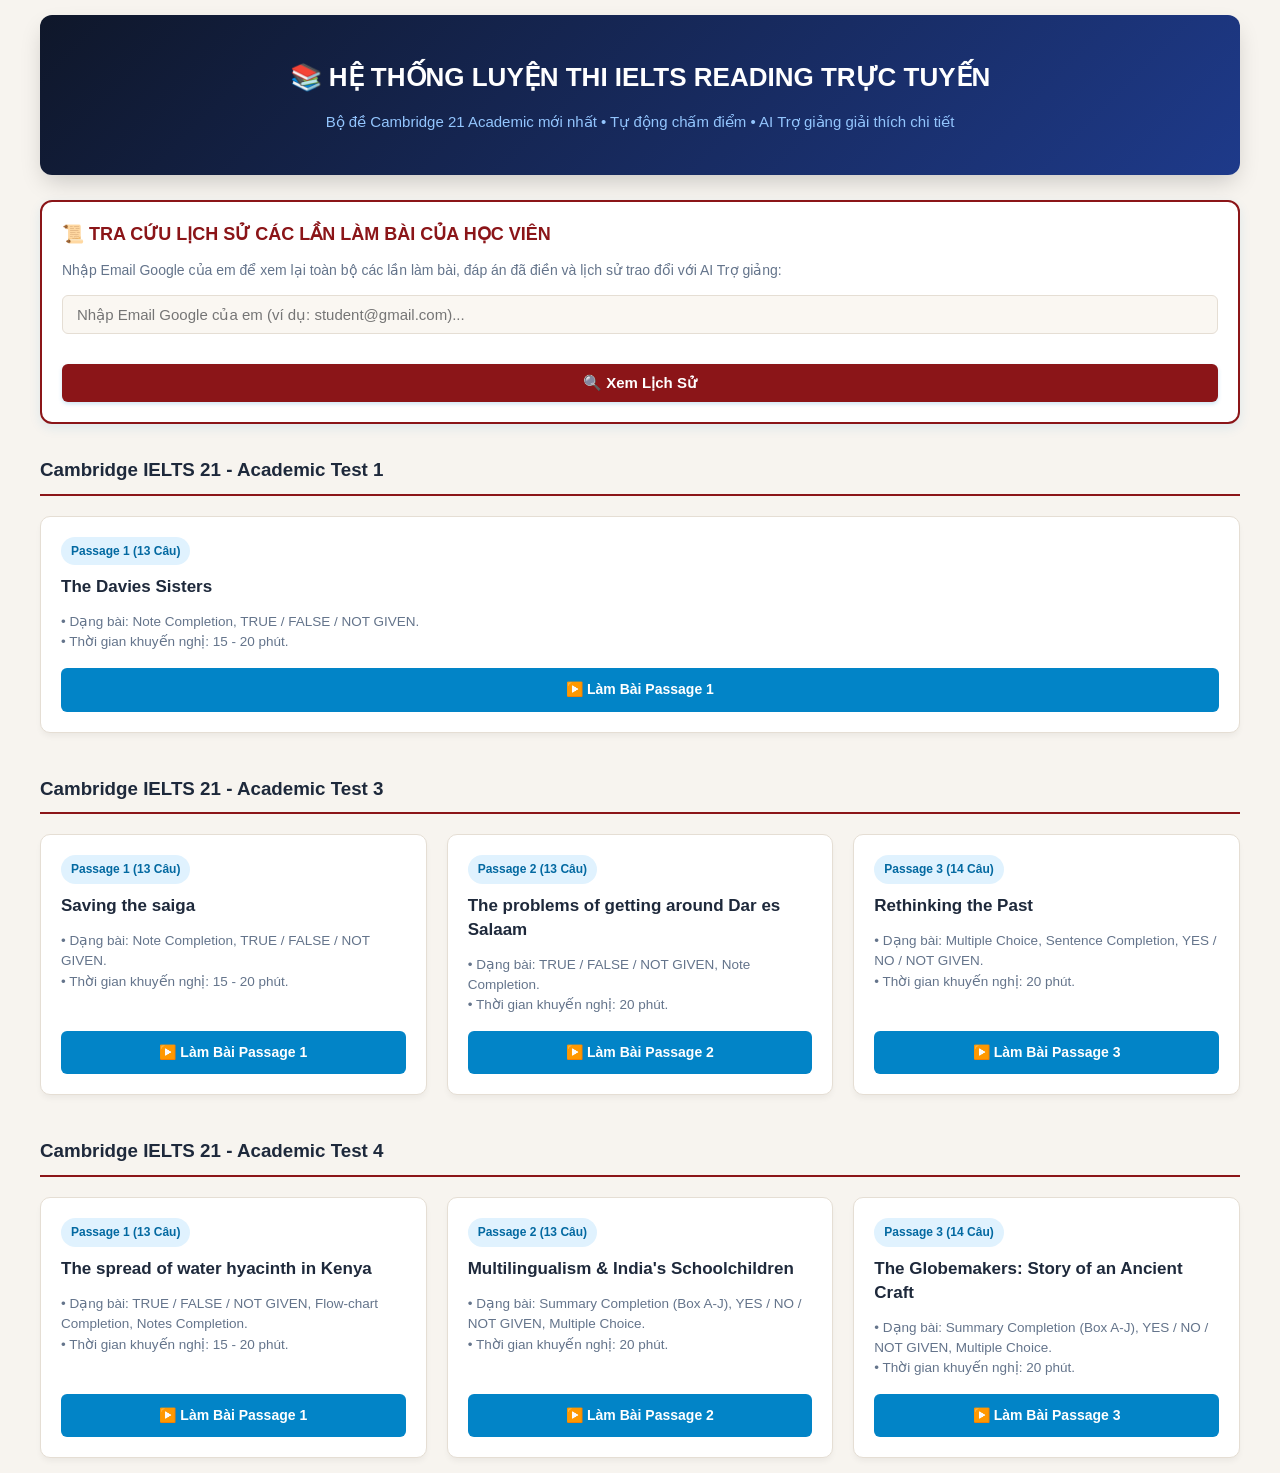
==== index.html @ 6e392185 "Update index.html" ====
<!DOCTYPE html>
<html lang="vi">
<head>
  <meta charset="UTF-8">
  <meta name="viewport" content="width=device-width, initial-scale=1.0">
  <title>Cổng Luyện Thi IELTS Reading - Full Practice Tests</title>
  <link rel="stylesheet" href="ielts-core.css">
  <style>
    .portal-hero {
      background: linear-gradient(135deg, #0f172a 0%, #1e3a8a 100%);
      color: white;
      padding: 40px 20px;
      text-align: center;
      border-radius: 12px;
      margin-bottom: 25px;
      box-shadow: 0 10px 25px -5px rgba(0,0,0,0.2);
    }
    .portal-hero h1 { margin: 0 0 10px 0; font-size: 26px; }
    .portal-hero p { margin: 0; color: #93c5fd; font-size: 15px; }

    .history-lookup-box {
      background: var(--bg-card);
      border: 2px solid var(--primary-blue);
      padding: 20px;
      border-radius: 12px;
      margin-bottom: 30px;
      box-shadow: 0 4px 12px rgba(2, 132, 199, 0.1);
    }
    .history-lookup-box h3 {
      margin: 0 0 12px 0;
      color: var(--primary-blue);
      font-size: 18px;
      display: flex;
      align-items: center;
      gap: 8px;
    }
    .lookup-input-group {
      display: flex;
      gap: 10px;
      flex-wrap: wrap;
    }
    .lookup-input-group input {
      flex: 1;
      min-width: 250px;
      padding: 10px 14px;
      font-size: 15px;
      border: 1.5px solid var(--border-color);
      border-radius: 6px;
      background: var(--bg-subcard);
      color: var(--text-main);
      outline: none;
    }
    .btn-lookup {
      background: var(--primary-blue);
      color: white;
      border: none;
      padding: 10px 20px;
      font-size: 15px;
      font-weight: 700;
      border-radius: 6px;
      cursor: pointer;
      white-space: nowrap;
    }
    .btn-lookup:hover { background: #0369a1; }

    .history-results-list {
      margin-top: 16px;
      display: flex;
      flex-direction: column;
      gap: 10px;
    }
    .history-card {
      background: var(--bg-subcard);
      border: 1px solid var(--border-color);
      padding: 14px 18px;
      border-radius: 8px;
      display: flex;
      justify-content: space-between;
      align-items: center;
      flex-wrap: wrap;
      gap: 12px;
    }
    .history-card-info h4 { margin: 0 0 4px 0; font-size: 16px; color: var(--text-main); }
    .history-card-info p { margin: 0; font-size: 13px; color: var(--text-muted); }
    .history-card-score {
      display: flex;
      align-items: center;
      gap: 12px;
    }
    .score-pill {
      background: #16a34a;
      color: white;
      padding: 4px 12px;
      border-radius: 20px;
      font-weight: 700;
      font-size: 14px;
    }
    .btn-review {
      background: #0284c7;
      color: white;
      text-decoration: none;
      padding: 6px 14px;
      border-radius: 6px;
      font-size: 13.5px;
      font-weight: 600;
      transition: background 0.2s;
    }
    .btn-review:hover { background: #0369a1; }

    .test-grid {
      display: grid;
      grid-template-columns: repeat(auto-fit, minmax(320px, 1fr));
      gap: 20px;
      max-width: 1200px;
      margin: auto;
    }
    .test-card {
      background: var(--bg-card);
      border-radius: 10px;
      padding: 20px;
      box-shadow: 0 4px 6px -1px rgba(0,0,0,0.05);
      border: 1px solid var(--border-color);
      transition: transform 0.2s, box-shadow 0.2s;
      display: flex;
      flex-direction: column;
      justify-content: space-between;
    }
    .test-card:hover {
      transform: translateY(-3px);
      box-shadow: 0 10px 15px -3px rgba(0,0,0,0.1);
      border-color: #0284c7;
    }
    .badge {
      display: inline-block;
      padding: 4px 10px;
      background: #e0f2fe;
      color: #0369a1;
      font-size: 12px;
      font-weight: bold;
      border-radius: 20px;
      margin-bottom: 10px;
    }
    .test-card h3 { margin: 0 0 10px 0; font-size: 17px; color: var(--text-main); }
    .test-card p { font-size: 13.5px; color: var(--text-muted); line-height: 1.5; margin-bottom: 15px; }
    .btn-start-test {
      display: block;
      text-align: center;
      background: #0284c7;
      color: white;
      padding: 10px 15px;
      text-decoration: none;
      border-radius: 6px;
      font-weight: 600;
      font-size: 14px;
      transition: background 0.2s;
    }
    .btn-start-test:hover { background: #0369a1; }
  </style>
</head>
<body>

<div style="max-width: 1200px; margin: auto;">
  <div class="portal-hero">
    <h1>📚 HỆ THỐNG LUYỆN THI IELTS READING TRỰC TUYẾN</h1>
    <p>Bộ đề Cambridge 21 Academic mới nhất • Tự động chấm điểm • AI Trợ giảng giải thích chi tiết</p>
  </div>

  <!-- KHU VỰC TRA CỨU LỊCH SỬ BÀI LÀM THEO EMAIL -->
  <div class="history-lookup-box">
    <h3>📜 TRA CỨU LỊCH SỬ CÁC LẦN LÀM BÀI CỦA HỌC VIÊN</h3>
    <p style="margin: 0 0 12px 0; font-size: 14px; color: var(--text-muted);">Nhập Email Google của em để xem lại toàn bộ các lần làm bài, đáp án đã điền và lịch sử trao đổi với AI Trợ giảng:</p>
    <div class="lookup-input-group">
      <input type="email" id="lookupEmailInput" placeholder="Nhập Email Google của em (ví dụ: student@gmail.com)...">
      <button class="btn-lookup" onclick="lookupHistory()">🔍 Xem Lịch Sử</button>
    </div>
    <div class="history-results-list" id="historyResultsList" style="display: none;"></div>
  </div>

  <!-- CAMBRIDGE 21 - TEST 1 -->
  <h2 style="margin-bottom: 20px;">Cambridge IELTS 21 - Academic Test 1</h2>

  <div class="test-grid" style="margin-bottom: 40px;">
    <!-- Card Passage 1 -->
    <div class="test-card">
      <div>
        <span class="badge">Passage 1 (13 Câu)</span>
        <h3>The Davies Sisters</h3>
        <p>• Dạng bài: Note Completion, TRUE / FALSE / NOT GIVEN.<br>• Thời gian khuyến nghị: 15 - 20 phút.</p>
      </div>
      <a href="cam21-test1-p1.html" class="btn-start-test">▶️ Làm Bài Passage 1</a>
    </div>
  </div>

  <!-- CAMBRIDGE 21 - TEST 3 -->
  <h2 style="margin-bottom: 20px;">Cambridge IELTS 21 - Academic Test 3</h2>

  <div class="test-grid" style="margin-bottom: 40px;">
    <!-- Card Passage 1 -->
    <div class="test-card">
      <div>
        <span class="badge">Passage 1 (13 Câu)</span>
        <h3>Saving the saiga</h3>
        <p>• Dạng bài: Note Completion, TRUE / FALSE / NOT GIVEN.<br>• Thời gian khuyến nghị: 15 - 20 phút.</p>
      </div>
      <a href="cam21-test3-p1.html" class="btn-start-test">▶️ Làm Bài Passage 1</a>
    </div>

    <!-- Card Passage 2 -->
    <div class="test-card">
      <div>
        <span class="badge">Passage 2 (13 Câu)</span>
        <h3>The problems of getting around Dar es Salaam</h3>
        <p>• Dạng bài: TRUE / FALSE / NOT GIVEN, Note Completion.<br>• Thời gian khuyến nghị: 20 phút.</p>
      </div>
      <a href="cam21-test3-p2.html" class="btn-start-test">▶️ Làm Bài Passage 2</a>
    </div>

    <!-- Card Passage 3 -->
    <div class="test-card">
      <div>
        <span class="badge">Passage 3 (14 Câu)</span>
        <h3>Rethinking the Past</h3>
        <p>• Dạng bài: Multiple Choice, Sentence Completion, YES / NO / NOT GIVEN.<br>• Thời gian khuyến nghị: 20 phút.</p>
      </div>
      <a href="cam21-test3-p3.html" class="btn-start-test">▶️ Làm Bài Passage 3</a>
    </div>
  </div>
  
  <!-- CAMBRIDGE 21 - TEST 4 -->
  <h2 style="margin-bottom: 20px;">Cambridge IELTS 21 - Academic Test 4</h2>

  <div class="test-grid">
    <!-- Card Passage 1 -->
    <div class="test-card">
      <div>
        <span class="badge">Passage 1 (13 Câu)</span>
        <h3>The spread of water hyacinth in Kenya</h3>
        <p>• Dạng bài: TRUE / FALSE / NOT GIVEN, Flow-chart Completion, Notes Completion.<br>• Thời gian khuyến nghị: 15 - 20 phút.</p>
      </div>
      <a href="cam21-test4-p1.html" class="btn-start-test">▶️ Làm Bài Passage 1</a>
    </div>

    <!-- Card Passage 2 -->
    <div class="test-card">
      <div>
        <span class="badge">Passage 2 (13 Câu)</span>
        <h3>Multilingualism & India's Schoolchildren</h3>
        <p>• Dạng bài: Summary Completion (Box A-J), YES / NO / NOT GIVEN, Multiple Choice.<br>• Thời gian khuyến nghị: 20 phút.</p>
      </div>
      <a href="cam21-test4-p2.html" class="btn-start-test">▶️ Làm Bài Passage 2</a>
    </div>

    <!-- Card Passage 3 -->
    <div class="test-card">
      <div>
        <span class="badge">Passage 3 (14 Câu)</span>
        <h3>The Globemakers: Story of an Ancient Craft</h3>
        <p>• Dạng bài: Summary Completion (Box A-J), YES / NO / NOT GIVEN, Multiple Choice.<br>• Thời gian khuyến nghị: 20 phút.</p>
      </div>
      <a href="cam21-test4-p3.html" class="btn-start-test">▶️ Làm Bài Passage 3</a>
    </div>
  </div>
</div>

<script src="ielts-core.js"></script>
<script>
  function lookupHistory() {
    const emailInput = document.getElementById('lookupEmailInput');
    const resultsBox = document.getElementById('historyResultsList');
    if (!emailInput || !resultsBox) return;

    const email = emailInput.value.trim().toLowerCase();
    if (!email) {
      alert("⚠️ Vui lòng nhập Email để tra cứu lịch sử làm bài!");
      return;
    }

    const db = getHistoryDatabase();
    const attempts = db[email] || [];

    resultsBox.style.display = 'flex';

    if (attempts.length === 0) {
      resultsBox.innerHTML = `
        <div style="background: var(--bg-card); padding: 15px; border-radius: 8px; text-align: center; color: var(--text-muted);">
          ℹ️ Chưa tìm thấy lịch sử làm bài nào dành cho Email: <b>${email}</b>. Em hãy bấm vào các bài làm bên dưới và nộp bài để lưu lịch sử nhé!
        </div>
      `;
      return;
    }

    let html = `<h4 style="margin: 5px 0 10px 0; color: var(--primary-blue);">Tìm thấy ${attempts.length} lần làm bài cho "${email}":</h4>`;

    attempts.forEach(attempt => {
      html += `
        <div class="history-card">
          <div class="history-card-info">
            <h4>📖 ${attempt.testTitle}</h4>
            <p>⏱️ Thời gian nộp bài: <b>${attempt.timestamp}</b> • Làm trong: <b>${attempt.timeSpent}</b></p>
          </div>
          <div class="history-card-score">
            <span class="score-pill">Điểm: ${attempt.score}</span>
            <a href="${attempt.pageUrl}?attemptId=${attempt.id}&email=${encodeURIComponent(email)}" class="btn-review">👁️ Xem lại chi tiết</a>
          </div>
        </div>
      `;
    });

    resultsBox.innerHTML = html;
  }

  // Tự động gợi ý Email vừa nộp gần nhất nếu có
  document.addEventListener('DOMContentLoaded', function() {
    const db = getHistoryDatabase();
    const emails = Object.keys(db);
    if (emails.length > 0) {
      const emailInput = document.getElementById('lookupEmailInput');
      if (emailInput) {
        emailInput.value = emails[0];
        lookupHistory();
      }
    }
  });
</script>
</body>
</html>
---- ielts-core.css ----
/* ==========================================================================
   IELTS PRACTICE TEST CORE STYLESHEET
   Features: Resizable Divider, Dark Mode, Font Size Controls, Uniform 15px Text
   ========================================================================== */

:root {
  --font-size-base: 15px;
  --bg-body: #F7F4EF;
  --bg-card: #FFFFFF;
  --bg-subcard: #FAF7F2;
  --text-main: #1e293b;
  --text-muted: #64748b;
  --border-color: #E5DED4;
  --primary-blue: #8B1518;
  --primary-dark: #1A1A1A;
}

/* Dark Mode Theme Variables */
body.dark-theme {
  --bg-body: #0f172a;
  --bg-card: #1e293b;
  --bg-subcard: #0f172a;
  --text-main: #f8fafc;
  --text-muted: #94a3b8;
  --border-color: #334155;
  --primary-blue: #38bdf8;
  --primary-dark: #020617;
}

* {
  box-sizing: border-box;
}

body {
  font-family: 'Segoe UI', -apple-system, BlinkMacSystemFont, Roboto, Helvetica, Arial, sans-serif;
  margin: 0;
  padding: 15px;
  background-color: var(--bg-body);
  color: var(--text-main);
  font-size: var(--font-size-base);
  line-height: 1.7;
  transition: background-color 0.2s, color 0.2s;
}

/* User Info Bar */
.user-info-box {
  background: var(--bg-card);
  border: 1px solid var(--border-color);
  padding: 12px 18px;
  border-radius: 8px;
  margin-bottom: 12px;
  display: flex;
  flex-wrap: wrap;
  gap: 15px;
  align-items: center;
  box-shadow: 0 1px 3px rgba(0,0,0,0.05);
}

.user-info-field {
  display: flex;
  align-items: center;
  gap: 8px;
  flex: 1;
  min-width: 260px;
}

.user-info-field label {
  font-weight: 600;
  color: var(--primary-blue);
  font-size: 14px;
  white-space: nowrap;
}

.user-info-field input {
  padding: 8px 12px;
  font-size: 14px;
  border: 1px solid var(--border-color);
  background: var(--bg-subcard);
  color: var(--text-main);
  border-radius: 6px;
  width: 100%;
  outline: none;
}

/* Header Bar & Control Buttons */
.header-bar {
  background: var(--primary-dark);
  color: #ffffff;
  padding: 14px 20px;
  border-radius: 8px;
  margin-bottom: 14px;
  display: flex;
  justify-content: space-between;
  align-items: center;
  box-shadow: 0 4px 6px -1px rgba(0,0,0,0.1);
  flex-wrap: wrap;
  gap: 12px;
}

.header-bar h1 {
  margin: 0;
  font-size: 18px;
  font-weight: 700;
}

.header-controls {
  display: flex;
  align-items: center;
  gap: 10px;
}

.btn-header {
  background: rgba(255,255,255,0.12);
  color: #ffffff;
  border: 1px solid rgba(255,255,255,0.2);
  padding: 6px 12px;
  border-radius: 6px;
  font-size: 13px;
  font-weight: 600;
  cursor: pointer;
  transition: all 0.2s;
}

.btn-header:hover {
  background: rgba(255,255,255,0.25);
}

.nav-link {
  color: #94a3b8;
  text-decoration: none;
  font-size: 13px;
  padding: 6px 12px;
  border-radius: 6px;
  background: rgba(255,255,255,0.08);
}

.nav-link:hover, .nav-link.active {
  color: #ffffff;
  background: #2563eb;
}

.timer-container {
  display: flex;
  align-items: center;
  gap: 8px;
  background: rgba(255,255,255,0.08);
  padding: 4px 12px;
  border-radius: 20px;
}

.timer-display {
  font-size: 16px;
  font-weight: bold;
  font-family: monospace;
  color: #38bdf8;
  background: #020617;
  padding: 3px 8px;
  border-radius: 4px;
}

.score-badge {
  background: #16a34a;
  color: white;
  padding: 6px 16px;
  border-radius: 20px;
  font-weight: bold;
  font-size: 15px;
  display: none;
}

/* Layout 2 Cột & Resizable Drag Bar */
.container {
  display: flex;
  gap: 0;
  max-width: 100%;
  margin: auto;
  height: calc(100vh - 165px);
  min-height: 550px;
  position: relative;
  overflow: hidden;
}

.passage-box {
  width: 50%;
  background: var(--bg-card);
  padding: 24px;
  border-radius: 8px 0 0 8px;
  overflow-y: auto;
  box-shadow: 0 1px 3px rgba(0,0,0,0.06);
  border: 1px solid var(--border-color);
  font-size: var(--font-size-base);
  line-height: 1.7;
}

.resizer {
  width: 10px;
  background: var(--border-color);
  cursor: col-resize;
  position: relative;
  z-index: 10;
  transition: background 0.2s;
  display: flex;
  align-items: center;
  justify-content: center;
}

.resizer:hover, .resizer.resizing {
  background: var(--primary-blue);
}

.resizer::after {
  content: '⋮';
  color: #ffffff;
  font-weight: bold;
  font-size: 16px;
}

.question-box {
  flex: 1;
  width: 50%;
  background: var(--bg-card);
  padding: 24px;
  border-radius: 0 8px 8px 0;
  overflow-y: auto;
  box-shadow: 0 1px 3px rgba(0,0,0,0.06);
  border: 1px solid var(--border-color);
  border-left: none;
  font-size: var(--font-size-base);
  line-height: 1.7;
}

/* Typography Bài đọc & Cột Phải */
h2 {
  color: var(--text-main);
  margin-top: 0;
  border-bottom: 2px solid var(--primary-blue);
  padding-bottom: 8px;
  font-size: 1.25em;
  font-weight: 700;
}

h3 {
  color: var(--primary-blue);
  margin-top: 10px;
  font-size: 1.1em;
  line-height: 1.4;
}

.passage-box p {
  margin-bottom: 14px;
  text-align: justify;
}

/* Section Title Câu hỏi */
.section-title {
  font-weight: 700;
  background: #FDF2F2;
  color: #8B1518;
  padding: 10px 14px;
  border-left: 4px solid var(--primary-blue);
  margin: 20px 0 14px 0;
  border-radius: 0 6px 6px 0;
  font-size: 1.05em;
}

body.dark-theme .section-title {
  background: #0369a1;
  color: #ffffff;
}

/* Box Câu hỏi (Cùng cỡ chữ 15px như bài đọc) */
.question {
  margin-bottom: 22px;
  padding: 18px;
  border: 1.5px solid var(--border-color);
  border-radius: 8px;
  background-color: var(--bg-subcard);
  font-size: var(--font-size-base);
  line-height: 1.7;
}

.question p {
  margin-top: 0;
  font-size: 1em;
  line-height: 1.7;
}

.question.correct-border {
  border-color: #22c55e !important;
  background-color: rgba(34, 197, 94, 0.08) !important;
}

.question.incorrect-border {
  border-color: #ef4444 !important;
  background-color: rgba(239, 68, 68, 0.08) !important;
}

/* Options Lựa chọn */
.options {
  display: flex;
  flex-wrap: wrap;
  gap: 12px;
  margin: 12px 0;
}

.options label {
  display: inline-flex;
  align-items: center;
  gap: 6px;
  cursor: pointer;
  font-size: 1em;
  background: var(--bg-card);
  padding: 8px 14px;
  border-radius: 6px;
  border: 1px solid var(--border-color);
}

.options-vertical {
  display: flex;
  flex-direction: column;
  gap: 8px;
}

.options-vertical label {
  display: flex;
  align-items: flex-start;
  padding: 10px 14px;
}

/* Summary Word Bank */
.summary-word-bank {
  background: var(--bg-subcard);
  border: 1px solid var(--border-color);
  padding: 12px;
  border-radius: 8px;
  margin-bottom: 16px;
  display: grid;
  grid-template-columns: repeat(auto-fill, minmax(200px, 1fr));
  gap: 8px;
  font-size: 0.95em;
}

/* Input điền từ */
input[type="text"].fill-input,
.question input[type="text"] {
  padding: 6px 12px;
  border: 1.5px solid var(--border-color);
  background: var(--bg-card);
  color: var(--text-main);
  border-radius: 4px;
  min-width: 120px;
  font-size: 0.95em;
  outline: none;
  font-weight: 600;
}

/* Thought Box */
.thought-box {
  margin-top: 12px;
}

.thought-box label {
  font-size: 0.85em;
  font-weight: 600;
  color: var(--text-muted);
  display: block;
  margin-bottom: 4px;
}

.thought-box textarea {
  width: 100%;
  height: 55px;
  padding: 8px 10px;
  font-size: 0.9em;
  border: 1px solid var(--border-color);
  background: var(--bg-card);
  color: var(--text-main);
  border-radius: 6px;
  resize: vertical;
  font-family: inherit;
  outline: none;
}

/* Nút Submit */
.btn-submit, .btn-lookup {
  background-color: #8B1518;
  color: white;
  border: none;
  padding: 14px 20px;
  font-size: 1.1em;
  font-weight: 700;
  border-radius: 8px;
  cursor: pointer;
  width: 100%;
  margin-top: 20px;
  box-shadow: 0 2px 4px rgba(2, 132, 199, 0.2);
}

.btn-submit:hover {
  filter: brightness(0.9);
}

/* Kết quả & Khung Lời giải chi tiết */
.result {
  margin-top: 10px;
  font-weight: 700;
  font-size: 1em;
}

.correct-text { color: #16a34a; }
.incorrect-text { color: #dc2626; }

.explanation {
  font-size: 1em;
  line-height: 1.7;
  color: var(--text-main);
  background: var(--bg-card);
  border: 1px solid var(--border-color);
  border-left: 4px solid var(--primary-blue);
  padding: 16px;
  margin-top: 14px;
  border-radius: 6px;
  display: none;
}

.exp-step {
  margin-bottom: 8px;
  font-size: 0.98em;
}

.kw-exp {
  background-color: #bbf7d0;
  color: #14532d;
  padding: 2px 6px;
  border-radius: 4px;
  font-weight: 700;
}

body.dark-theme .kw-exp {
  background-color: #14532d;
  color: #86efac;
}

/* AI Assistant Box */
.ai-assistant-box {
  margin-top: 14px;
  padding: 14px;
  background: var(--bg-subcard);
  border: 1px solid var(--border-color);
  border-radius: 8px;
}

.ai-assistant-box label {
  font-size: 0.9em;
  font-weight: 700;
  color: var(--primary-blue);
  display: block;
}

.ai-input-group {
  display: flex;
  gap: 8px;
  margin-top: 8px;
}

.ai-input-group input {
  flex: 1;
  padding: 8px 12px;
  font-size: 0.9em;
  border: 1px solid var(--border-color);
  background: var(--bg-card);
  color: var(--text-main);
  border-radius: 6px;
  outline: none;
}

.ai-btn {
  background: var(--primary-blue);
  color: white;
  border: none;
  padding: 8px 16px;
  font-size: 0.9em;
  font-weight: 700;
  border-radius: 6px;
  cursor: pointer;
}

/* Highlighting Logic */
.user-highlight {
  background-color: #fecdd3 !important;
  border-radius: 2px;
  cursor: pointer;
}

.hl-popup {
  position: absolute;
  display: none;
  z-index: 1000;
  background: #0f172a;
  color: white;
  border-radius: 6px;
  padding: 4px;
}

.hl-popup button {
  background: transparent;
  color: white;
  border: none;
  padding: 5px 10px;
  font-size: 12px;
  font-weight: 600;
  cursor: pointer;
}

.submitted .hl {
  background-color: #fef08a;
  padding: 2px 4px;
  border-radius: 3px;
  color: #1e293b;
}

body.dark-theme .submitted .hl {
  background-color: #854d0e;
  color: #fef08a;
}

.submitted .hl-active {
  background-color: #fde047 !important;
  outline: 2px solid #ca8a04;
  color: #1e293b !important;
}

.submitted .kw {
  background-color: #86efac !important;
  font-weight: 700;
  padding: 1px 4px;
  border-radius: 3px;
  color: #14532d;
}

.submitted .hl::before {
  content: attr(data-q);
  background-color: #d97706;
  color: white;
  font-size: 11px;
  font-weight: 700;
  padding: 1px 5px;
  border-radius: 3px;
  margin-right: 4px;
}

.btn-locate {
  background: var(--bg-subcard);
  border: 1px solid var(--border-color);
  padding: 6px 12px;
  font-size: 0.9em;
  border-radius: 4px;
  cursor: pointer;
  margin-top: 8px;
  color: var(--text-main);
  font-weight: 600;
}
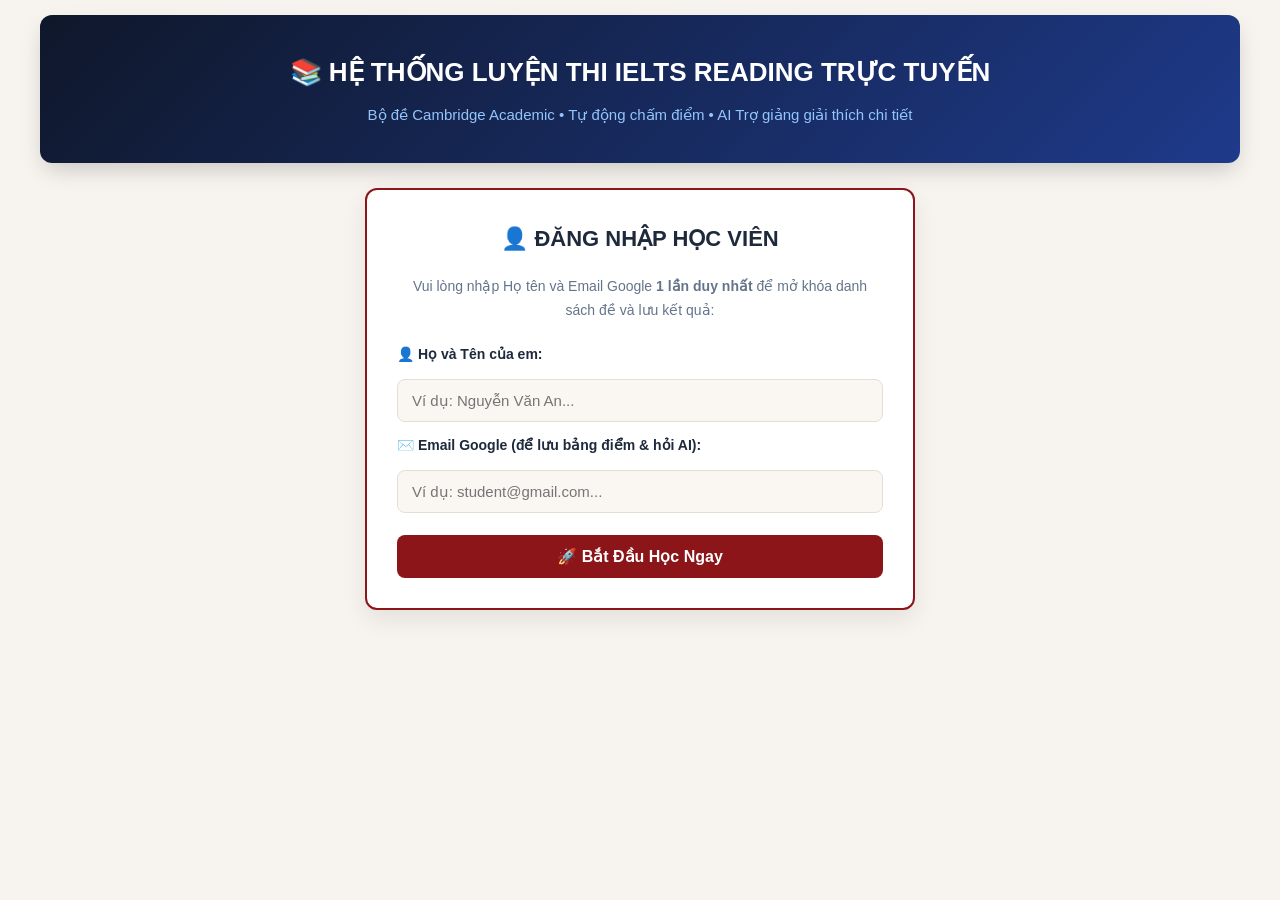
==== commit 6ea9d174: "Update index.html" ====
--- a/index.html
+++ b/index.html
@@ -9,65 +9,129 @@
     .portal-hero {
       background: linear-gradient(135deg, #0f172a 0%, #1e3a8a 100%);
       color: white;
-      padding: 40px 20px;
+      padding: 35px 20px;
       text-align: center;
       border-radius: 12px;
       margin-bottom: 25px;
       box-shadow: 0 10px 25px -5px rgba(0,0,0,0.2);
     }
-    .portal-hero h1 { margin: 0 0 10px 0; font-size: 26px; }
+    .portal-hero h1 { margin: 0 0 8px 0; font-size: 26px; }
     .portal-hero p { margin: 0; color: #93c5fd; font-size: 15px; }
 
-    .history-lookup-box {
+    /* Khung Đăng nhập (Auth Gate) */
+    .auth-gate-card {
       background: var(--bg-card);
       border: 2px solid var(--primary-blue);
-      padding: 20px;
       border-radius: 12px;
-      margin-bottom: 30px;
-      box-shadow: 0 4px 12px rgba(2, 132, 199, 0.1);
-    }
-    .history-lookup-box h3 {
-      margin: 0 0 12px 0;
-      color: var(--primary-blue);
-      font-size: 18px;
-      display: flex;
-      align-items: center;
-      gap: 8px;
-    }
-    .lookup-input-group {
-      display: flex;
-      gap: 10px;
-      flex-wrap: wrap;
-    }
-    .lookup-input-group input {
-      flex: 1;
-      min-width: 250px;
-      padding: 10px 14px;
+      padding: 30px;
+      max-width: 550px;
+      margin: 0 auto 30px auto;
+      box-shadow: 0 10px 25px rgba(0,0,0,0.08);
+      text-align: center;
+    }
+    .auth-gate-card h2 {
+      margin-top: 0;
+      color: var(--text-main);
+      font-size: 22px;
+      border-bottom: none;
+      padding-bottom: 0;
+    }
+    .auth-gate-card p {
+      color: var(--text-muted);
+      font-size: 14px;
+      margin-bottom: 20px;
+    }
+    .auth-form-group {
+      display: flex;
+      flex-direction: column;
+      gap: 12px;
+      text-align: left;
+    }
+    .auth-form-group label {
+      font-weight: 600;
+      font-size: 14px;
+      color: var(--text-main);
+    }
+    .auth-form-group input {
+      padding: 12px 14px;
       font-size: 15px;
       border: 1.5px solid var(--border-color);
-      border-radius: 6px;
+      border-radius: 8px;
       background: var(--bg-subcard);
       color: var(--text-main);
       outline: none;
     }
-    .btn-lookup {
+    .auth-form-group input:focus {
+      border-color: var(--primary-blue);
+    }
+    .btn-login-gate {
       background: var(--primary-blue);
       color: white;
       border: none;
-      padding: 10px 20px;
-      font-size: 15px;
+      padding: 12px;
+      font-size: 16px;
       font-weight: 700;
+      border-radius: 8px;
+      cursor: pointer;
+      margin-top: 10px;
+      transition: all 0.2s;
+    }
+    .btn-login-gate:hover {
+      filter: brightness(0.9);
+      transform: translateY(-1px);
+    }
+
+    /* Thanh Dashboard thông tin khi ĐÃ ĐĂNG NHẬP */
+    .user-dashboard-bar {
+      background: var(--bg-card);
+      border: 1px solid var(--border-color);
+      padding: 16px 20px;
+      border-radius: 10px;
+      margin-bottom: 25px;
+      display: flex;
+      justify-content: space-between;
+      align-items: center;
+      flex-wrap: wrap;
+      gap: 12px;
+      box-shadow: 0 2px 4px rgba(0,0,0,0.04);
+    }
+    .user-dashboard-info {
+      display: flex;
+      align-items: center;
+      gap: 12px;
+    }
+    .user-avatar-circle {
+      width: 42px;
+      height: 42px;
+      background: #e0f2fe;
+      color: #0369a1;
+      border-radius: 50%;
+      display: flex;
+      align-items: center;
+      justify-content: center;
+      font-size: 20px;
+      font-weight: bold;
+    }
+    .btn-logout {
+      background: #fee2e2;
+      color: #dc2626;
+      border: 1px solid #fca5a5;
+      padding: 8px 14px;
       border-radius: 6px;
+      font-weight: 600;
+      font-size: 13.5px;
       cursor: pointer;
-      white-space: nowrap;
-    }
-    .btn-lookup:hover { background: #0369a1; }
-
-    .history-results-list {
-      margin-top: 16px;
-      display: flex;
-      flex-direction: column;
-      gap: 10px;
+      transition: background 0.2s;
+    }
+    .btn-logout:hover { background: #fecaca; }
+
+    /* Lịch sử làm bài */
+    .history-section {
+      background: var(--bg-card);
+      border: 1px solid var(--border-color);
+      border-radius: 10px;
+      padding: 20px;
+      margin-bottom: 30px;
     }
     .history-card {
       background: var(--bg-subcard);
@@ -79,13 +143,7 @@
       align-items: center;
       flex-wrap: wrap;
       gap: 12px;
-    }
-    .history-card-info h4 { margin: 0 0 4px 0; font-size: 16px; color: var(--text-main); }
-    .history-card-info p { margin: 0; font-size: 13px; color: var(--text-muted); }
-    .history-card-score {
-      display: flex;
-      align-items: center;
-      gap: 12px;
+      margin-top: 10px;
     }
     .score-pill {
       background: #16a34a;
@@ -103,16 +161,14 @@
       border-radius: 6px;
       font-size: 13.5px;
       font-weight: 600;
-      transition: background 0.2s;
-    }
-    .btn-review:hover { background: #0369a1; }
-
+    }
+
+    /* Grid danh sách đề thi */
     .test-grid {
       display: grid;
       grid-template-columns: repeat(auto-fit, minmax(320px, 1fr));
       gap: 20px;
-      max-width: 1200px;
-      margin: auto;
+      margin-bottom: 40px;
     }
     .test-card {
       background: var(--bg-card);
@@ -140,8 +196,6 @@
       border-radius: 20px;
       margin-bottom: 10px;
     }
-    .test-card h3 { margin: 0 0 10px 0; font-size: 17px; color: var(--text-main); }
-    .test-card p { font-size: 13.5px; color: var(--text-muted); line-height: 1.5; margin-bottom: 15px; }
     .btn-start-test {
       display: block;
       text-align: center;
@@ -152,7 +206,6 @@
       border-radius: 6px;
       font-weight: 600;
       font-size: 14px;
-      transition: background 0.2s;
     }
     .btn-start-test:hover { background: #0369a1; }
   </style>
@@ -162,165 +215,200 @@
 <div style="max-width: 1200px; margin: auto;">
   <div class="portal-hero">
     <h1>📚 HỆ THỐNG LUYỆN THI IELTS READING TRỰC TUYẾN</h1>
-    <p>Bộ đề Cambridge 21 Academic mới nhất • Tự động chấm điểm • AI Trợ giảng giải thích chi tiết</p>
+    <p>Bộ đề Cambridge Academic • Tự động chấm điểm • AI Trợ giảng giải thích chi tiết</p>
   </div>
 
-  <!-- KHU VỰC TRA CỨU LỊCH SỬ BÀI LÀM THEO EMAIL -->
-  <div class="history-lookup-box">
-    <h3>📜 TRA CỨU LỊCH SỬ CÁC LẦN LÀM BÀI CỦA HỌC VIÊN</h3>
-    <p style="margin: 0 0 12px 0; font-size: 14px; color: var(--text-muted);">Nhập Email Google của em để xem lại toàn bộ các lần làm bài, đáp án đã điền và lịch sử trao đổi với AI Trợ giảng:</p>
-    <div class="lookup-input-group">
-      <input type="email" id="lookupEmailInput" placeholder="Nhập Email Google của em (ví dụ: student@gmail.com)...">
-      <button class="btn-lookup" onclick="lookupHistory()">🔍 Xem Lịch Sử</button>
-    </div>
-    <div class="history-results-list" id="historyResultsList" style="display: none;"></div>
-  </div>
-
-  <!-- CAMBRIDGE 21 - TEST 1 -->
-  <h2 style="margin-bottom: 20px;">Cambridge IELTS 21 - Academic Test 1</h2>
-
-  <div class="test-grid" style="margin-bottom: 40px;">
-    <!-- Card Passage 1 -->
-    <div class="test-card">
-      <div>
-        <span class="badge">Passage 1 (13 Câu)</span>
-        <h3>The Davies Sisters</h3>
-        <p>• Dạng bài: Note Completion, TRUE / FALSE / NOT GIVEN.<br>• Thời gian khuyến nghị: 15 - 20 phút.</p>
-      </div>
-      <a href="cam21-test1-p1.html" class="btn-start-test">▶️ Làm Bài Passage 1</a>
+  <!-- 1. MÀN HÌNH KHÓA / FORM ĐĂNG NHẬP (Hiển thị khi CHƯA đăng nhập) -->
+  <div class="auth-gate-card" id="authGateBox">
+    <h2>👤 ĐĂNG NHẬP HỌC VIÊN</h2>
+    <p>Vui lòng nhập Họ tên và Email Google <b>1 lần duy nhất</b> để mở khóa danh sách đề và lưu kết quả:</p>
+    
+    <div class="auth-form-group">
+      <label for="loginNameInput">👤 Họ và Tên của em:</label>
+      <input type="text" id="loginNameInput" placeholder="Ví dụ: Nguyễn Văn An...">
+      
+      <label for="loginEmailInput">✉️ Email Google (để lưu bảng điểm & hỏi AI):</label>
+      <input type="email" id="loginEmailInput" placeholder="Ví dụ: student@gmail.com...">
+      
+      <button type="button" class="btn-login-gate" onclick="handleStudentLogin()">🚀 Bắt Đầu Học Ngay</button>
     </div>
   </div>
 
-  <!-- CAMBRIDGE 21 - TEST 3 -->
-  <h2 style="margin-bottom: 20px;">Cambridge IELTS 21 - Academic Test 3</h2>
-
-  <div class="test-grid" style="margin-bottom: 40px;">
-    <!-- Card Passage 1 -->
-    <div class="test-card">
-      <div>
-        <span class="badge">Passage 1 (13 Câu)</span>
-        <h3>Saving the saiga</h3>
-        <p>• Dạng bài: Note Completion, TRUE / FALSE / NOT GIVEN.<br>• Thời gian khuyến nghị: 15 - 20 phút.</p>
-      </div>
-      <a href="cam21-test3-p1.html" class="btn-start-test">▶️ Làm Bài Passage 1</a>
+  <!-- 2. NỘI DUNG ĐƯỢC MỞ KHÓA (Ẩn mặc định, chỉ hiện khi ĐÃ đăng nhập) -->
+  <div id="unlockedContentBox" style="display: none;">
+    
+    <!-- Thanh thông tin học viên -->
+    <div class="user-dashboard-bar">
+      <div class="user-dashboard-info">
+        <div class="user-avatar-circle" id="userAvatarText">A</div>
+        <div>
+          <h4 style="margin: 0; font-size: 16px; color: var(--text-main);" id="userNameDisplay">Nguyễn Văn A</h4>
+          <p style="margin: 2px 0 0 0; font-size: 13px; color: var(--text-muted);" id="userEmailDisplay">student@gmail.com</p>
+        </div>
+      </div>
+      <button type="button" class="btn-logout" onclick="handleStudentLogout()">🚪 Đổi tài khoản / Đăng xuất</button>
     </div>
 
-    <!-- Card Passage 2 -->
-    <div class="test-card">
-      <div>
-        <span class="badge">Passage 2 (13 Câu)</span>
-        <h3>The problems of getting around Dar es Salaam</h3>
-        <p>• Dạng bài: TRUE / FALSE / NOT GIVEN, Note Completion.<br>• Thời gian khuyến nghị: 20 phút.</p>
-      </div>
-      <a href="cam21-test3-p2.html" class="btn-start-test">▶️ Làm Bài Passage 2</a>
+    <!-- Khu vực Lịch sử làm bài -->
+    <div class="history-section">
+      <h3 style="margin-top: 0; color: var(--primary-blue);">📜 Lịch sử các lần làm bài của em:</h3>
+      <div id="historyResultsList"></div>
     </div>
 
-    <!-- Card Passage 3 -->
-    <div class="test-card">
-      <div>
-        <span class="badge">Passage 3 (14 Câu)</span>
-        <h3>Rethinking the Past</h3>
-        <p>• Dạng bài: Multiple Choice, Sentence Completion, YES / NO / NOT GIVEN.<br>• Thời gian khuyến nghị: 20 phút.</p>
-      </div>
-      <a href="cam21-test3-p3.html" class="btn-start-test">▶️ Làm Bài Passage 3</a>
+    <!-- Danh sách Đề Thi Test 3 -->
+    <h2 style="margin-bottom: 20px;">Cambridge IELTS 21 - Academic Test 3</h2>
+    <div class="test-grid">
+      <div class="test-card">
+        <div>
+          <span class="badge">Passage 1 (13 Câu)</span>
+          <h3 style="margin: 0 0 10px 0; color: var(--text-main);">Saving the saiga</h3>
+          <p style="font-size: 13.5px; color: var(--text-muted);">• Dạng bài: Note Completion, TRUE / FALSE / NOT GIVEN.<br>• Thời gian: 15 - 20 phút.</p>
+        </div>
+        <a href="cam21-test3-p1.html" class="btn-start-test">▶️ Làm Bài Passage 1</a>
+      </div>
+
+      <div class="test-card">
+        <div>
+          <span class="badge">Passage 2 (13 Câu)</span>
+          <h3 style="margin: 0 0 10px 0; color: var(--text-main);">The problems of getting around Dar es Salaam</h3>
+          <p style="font-size: 13.5px; color: var(--text-muted);">• Dạng bài: TRUE / FALSE / NOT GIVEN, Note Completion.<br>• Thời gian: 20 phút.</p>
+        </div>
+        <a href="cam21-test3-p2.html" class="btn-start-test">▶️ Làm Bài Passage 2</a>
+      </div>
+
+      <div class="test-card">
+        <div>
+          <span class="badge">Passage 3 (14 Câu)</span>
+          <h3 style="margin: 0 0 10px 0; color: var(--text-main);">Rethinking the Past</h3>
+          <p style="font-size: 13.5px; color: var(--text-muted);">• Dạng bài: Multiple Choice, Sentence Completion, YES / NO / NOT GIVEN.<br>• Thời gian: 20 phút.</p>
+        </div>
+        <a href="cam21-test3-p3.html" class="btn-start-test">▶️ Làm Bài Passage 3</a>
+      </div>
     </div>
-  </div>
-  
-  <!-- CAMBRIDGE 21 - TEST 4 -->
-  <h2 style="margin-bottom: 20px;">Cambridge IELTS 21 - Academic Test 4</h2>
-
-  <div class="test-grid">
-    <!-- Card Passage 1 -->
-    <div class="test-card">
-      <div>
-        <span class="badge">Passage 1 (13 Câu)</span>
-        <h3>The spread of water hyacinth in Kenya</h3>
-        <p>• Dạng bài: TRUE / FALSE / NOT GIVEN, Flow-chart Completion, Notes Completion.<br>• Thời gian khuyến nghị: 15 - 20 phút.</p>
-      </div>
-      <a href="cam21-test4-p1.html" class="btn-start-test">▶️ Làm Bài Passage 1</a>
+
+    <!-- Danh sách Đề Thi Test 4 -->
+    <h2 style="margin-bottom: 20px;">Cambridge IELTS 21 - Academic Test 4</h2>
+    <div class="test-grid">
+      <div class="test-card">
+        <div>
+          <span class="badge">Passage 1 (13 Câu)</span>
+          <h3 style="margin: 0 0 10px 0; color: var(--text-main);">The spread of water hyacinth in Kenya</h3>
+          <p style="font-size: 13.5px; color: var(--text-muted);">• Dạng bài: TRUE / FALSE / NOT GIVEN, Flow-chart, Notes Completion.<br>• Thời gian: 15 - 20 phút.</p>
+        </div>
+        <a href="cam21-test4-p1.html" class="btn-start-test">▶️ Làm Bài Passage 1</a>
+      </div>
+
+      <div class="test-card">
+        <div>
+          <span class="badge">Passage 2 (13 Câu)</span>
+          <h3 style="margin: 0 0 10px 0; color: var(--text-main);">Multilingualism & India's Schoolchildren</h3>
+          <p style="font-size: 13.5px; color: var(--text-muted);">• Dạng bài: Summary Completion, YES / NO / NOT GIVEN, Multiple Choice.<br>• Thời gian: 20 phút.</p>
+        </div>
+        <a href="cam21-test4-p2.html" class="btn-start-test">▶️ Làm Bài Passage 2</a>
+      </div>
+
+      <div class="test-card">
+        <div>
+          <span class="badge">Passage 3 (14 Câu)</span>
+          <h3 style="margin: 0 0 10px 0; color: var(--text-main);">The Globemakers: Story of an Ancient Craft</h3>
+          <p style="font-size: 13.5px; color: var(--text-muted);">• Dạng bài: Summary Completion, YES / NO / NOT GIVEN, Multiple Choice.<br>• Thời gian: 20 phút.</p>
+        </div>
+        <a href="cam21-test4-p3.html" class="btn-start-test">▶️ Làm Bài Passage 3</a>
+      </div>
     </div>
 
-    <!-- Card Passage 2 -->
-    <div class="test-card">
-      <div>
-        <span class="badge">Passage 2 (13 Câu)</span>
-        <h3>Multilingualism & India's Schoolchildren</h3>
-        <p>• Dạng bài: Summary Completion (Box A-J), YES / NO / NOT GIVEN, Multiple Choice.<br>• Thời gian khuyến nghị: 20 phút.</p>
-      </div>
-      <a href="cam21-test4-p2.html" class="btn-start-test">▶️ Làm Bài Passage 2</a>
-    </div>
-
-    <!-- Card Passage 3 -->
-    <div class="test-card">
-      <div>
-        <span class="badge">Passage 3 (14 Câu)</span>
-        <h3>The Globemakers: Story of an Ancient Craft</h3>
-        <p>• Dạng bài: Summary Completion (Box A-J), YES / NO / NOT GIVEN, Multiple Choice.<br>• Thời gian khuyến nghị: 20 phút.</p>
-      </div>
-      <a href="cam21-test4-p3.html" class="btn-start-test">▶️ Làm Bài Passage 3</a>
-    </div>
   </div>
 </div>
 
 <script src="ielts-core.js"></script>
 <script>
-  function lookupHistory() {
-    const emailInput = document.getElementById('lookupEmailInput');
+  function handleStudentLogin() {
+    const nameInput = document.getElementById('loginNameInput');
+    const emailInput = document.getElementById('loginEmailInput');
+    const name = nameInput ? nameInput.value.trim() : '';
+    const email = emailInput ? emailInput.value.trim().toLowerCase() : '';
+
+    if (!email) {
+      alert("⚠️ Em vui lòng nhập Email Google để hệ thống lưu lịch sử nhé!");
+      return;
+    }
+
+    // Lưu thông tin vào global user
+    setGlobalUser(name || 'Học viên', email);
+    
+    // Nếu có redirect link từ trang đề trước đó
+    const urlParams = new URLSearchParams(window.location.search);
+    const returnUrl = urlParams.get('returnUrl');
+    if (returnUrl) {
+      window.location.href = returnUrl;
+      return;
+    }
+
+    checkPortalAuthStatus();
+  }
+
+  function handleStudentLogout() {
+    if (confirm("Em có chắc chắn muốn đăng xuất tài khoản này không?")) {
+      clearGlobalUser();
+      checkPortalAuthStatus();
+    }
+  }
+
+  function renderStudentHistory(email) {
     const resultsBox = document.getElementById('historyResultsList');
-    if (!emailInput || !resultsBox) return;
-
-    const email = emailInput.value.trim().toLowerCase();
-    if (!email) {
-      alert("⚠️ Vui lòng nhập Email để tra cứu lịch sử làm bài!");
-      return;
-    }
+    if (!resultsBox) return;
 
     const db = getHistoryDatabase();
     const attempts = db[email] || [];
 
-    resultsBox.style.display = 'flex';
-
     if (attempts.length === 0) {
       resultsBox.innerHTML = `
-        <div style="background: var(--bg-card); padding: 15px; border-radius: 8px; text-align: center; color: var(--text-muted);">
-          ℹ️ Chưa tìm thấy lịch sử làm bài nào dành cho Email: <b>${email}</b>. Em hãy bấm vào các bài làm bên dưới và nộp bài để lưu lịch sử nhé!
+        <div style="background: var(--bg-subcard); padding: 14px; border-radius: 8px; text-align: center; color: var(--text-muted); font-size: 14px;">
+          ℹ️ Em chưa làm bài nào. Hãy chọn một bài test bên dưới để bắt đầu luyện tập nhé!
         </div>
       `;
       return;
     }
 
-    let html = `<h4 style="margin: 5px 0 10px 0; color: var(--primary-blue);">Tìm thấy ${attempts.length} lần làm bài cho "${email}":</h4>`;
-
+    let html = '';
     attempts.forEach(attempt => {
       html += `
         <div class="history-card">
-          <div class="history-card-info">
-            <h4>📖 ${attempt.testTitle}</h4>
-            <p>⏱️ Thời gian nộp bài: <b>${attempt.timestamp}</b> • Làm trong: <b>${attempt.timeSpent}</b></p>
+          <div>
+            <h4 style="margin: 0 0 4px 0; font-size: 15.5px; color: var(--text-main);">📖 ${attempt.testTitle}</h4>
+            <p style="margin: 0; font-size: 13px; color: var(--text-muted);">⏱️ Nộp lúc: <b>${attempt.timestamp}</b> • Thời gian làm: <b>${attempt.timeSpent}</b></p>
           </div>
-          <div class="history-card-score">
+          <div style="display: flex; align-items: center; gap: 12px;">
             <span class="score-pill">Điểm: ${attempt.score}</span>
-            <a href="${attempt.pageUrl}?attemptId=${attempt.id}&email=${encodeURIComponent(email)}" class="btn-review">👁️ Xem lại chi tiết</a>
+            <a href="${attempt.pageUrl}?attemptId=${attempt.id}&email=${encodeURIComponent(email)}" class="btn-review">👁️ Xem lại bài</a>
           </div>
         </div>
       `;
     });
-
     resultsBox.innerHTML = html;
   }
 
-  // Tự động gợi ý Email vừa nộp gần nhất nếu có
-  document.addEventListener('DOMContentLoaded', function() {
-    const db = getHistoryDatabase();
-    const emails = Object.keys(db);
-    if (emails.length > 0) {
-      const emailInput = document.getElementById('lookupEmailInput');
-      if (emailInput) {
-        emailInput.value = emails[0];
-        lookupHistory();
-      }
-    }
-  });
+  function checkPortalAuthStatus() {
+    const user = getGlobalUser();
+    const gateBox = document.getElementById('authGateBox');
+    const contentBox = document.getElementById('unlockedContentBox');
+
+    if (user && user.email) {
+      gateBox.style.display = 'none';
+      contentBox.style.display = 'block';
+
+      document.getElementById('userNameDisplay').innerText = user.name || 'Học viên';
+      document.getElementById('userEmailDisplay').innerText = user.email;
+      document.getElementById('userAvatarText').innerText = (user.name ? user.name.charAt(0) : 'U').toUpperCase();
+
+      renderStudentHistory(user.email);
+    } else {
+      gateBox.style.display = 'block';
+      contentBox.style.display = 'none';
+    }
+  }
+
+  document.addEventListener('DOMContentLoaded', checkPortalAuthStatus);
 </script>
 </body>
 </html>
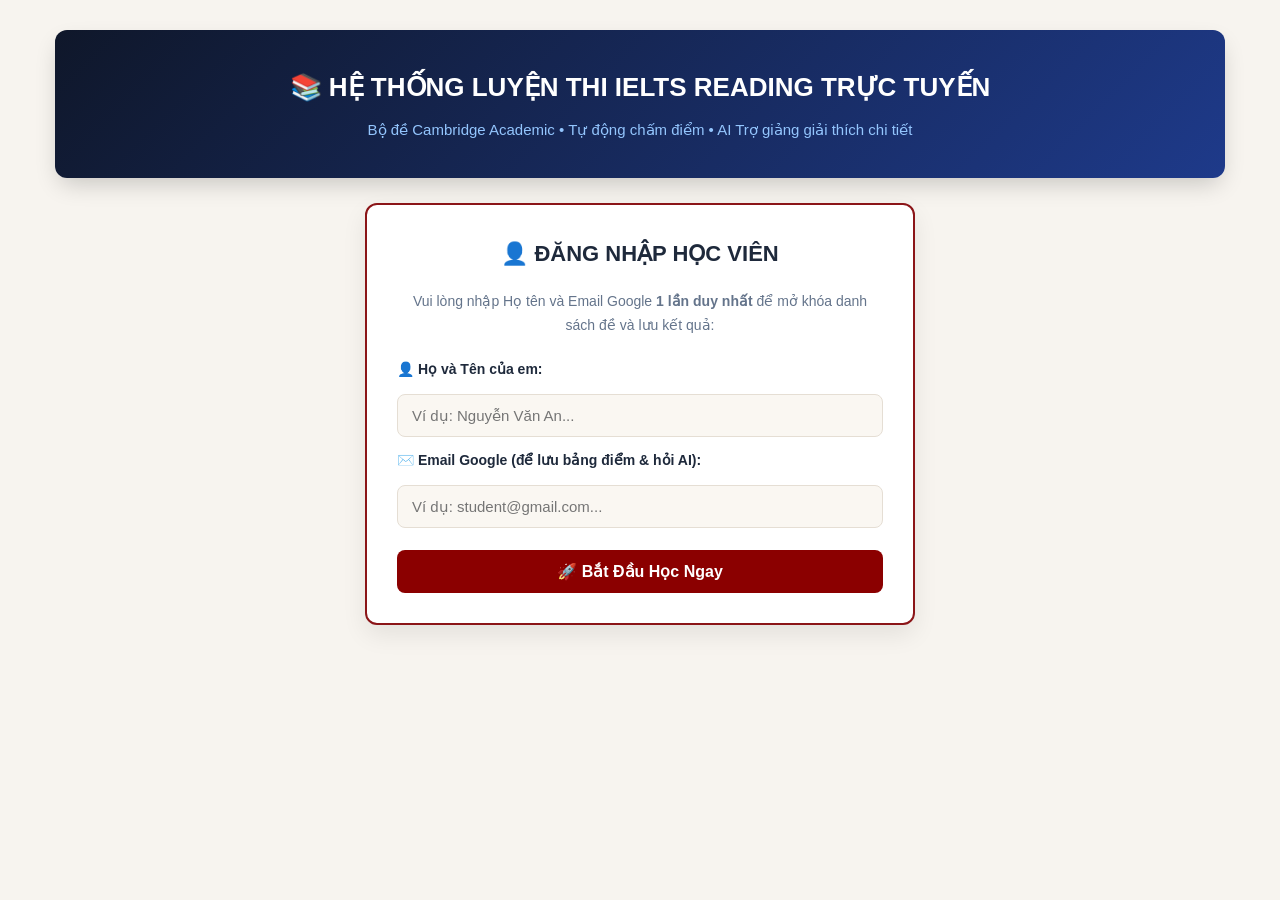
==== commit 0bd99fa1: "Update index.html" ====
--- a/index.html
+++ b/index.html
@@ -65,7 +65,7 @@
       border-color: var(--primary-blue);
     }
     .btn-login-gate {
-      background: var(--primary-blue);
+      background: #8b0000;
       color: white;
       border: none;
       padding: 12px;
@@ -77,11 +77,11 @@
       transition: all 0.2s;
     }
     .btn-login-gate:hover {
-      filter: brightness(0.9);
+      filter: brightness(1.1);
       transform: translateY(-1px);
     }
 
-    /* Thanh Dashboard thông tin khi ĐÃ ĐĂNG NHẬP */
+    /* Dashboard thông tin khi ĐÃ ĐĂNG NHẬP */
     .user-dashboard-bar {
       background: var(--bg-card);
       border: 1px solid var(--border-color);
@@ -128,40 +128,29 @@
     /* Lịch sử làm bài */
     .history-section {
       background: var(--bg-card);
-      border: 1px solid var(--border-color);
+      border: 1.5px solid var(--border-color);
       border-radius: 10px;
-      padding: 20px;
+      padding: 18px;
       margin-bottom: 30px;
-    }
-    .history-card {
-      background: var(--bg-subcard);
-      border: 1px solid var(--border-color);
-      padding: 14px 18px;
-      border-radius: 8px;
-      display: flex;
-      justify-content: space-between;
-      align-items: center;
-      flex-wrap: wrap;
-      gap: 12px;
-      margin-top: 10px;
     }
     .score-pill {
       background: #16a34a;
       color: white;
-      padding: 4px 12px;
+      padding: 3px 10px;
       border-radius: 20px;
       font-weight: 700;
-      font-size: 14px;
+      font-size: 13px;
     }
     .btn-review {
       background: #0284c7;
       color: white;
       text-decoration: none;
-      padding: 6px 14px;
+      padding: 5px 12px;
       border-radius: 6px;
-      font-size: 13.5px;
+      font-size: 13px;
       font-weight: 600;
     }
+    .btn-review:hover { background: #0369a1; }
 
     /* Grid danh sách đề thi */
     .test-grid {
@@ -212,13 +201,13 @@
 </head>
 <body>
 
-<div style="max-width: 1200px; margin: auto;">
+<div style="max-width: 1200px; margin: auto; padding: 15px;">
   <div class="portal-hero">
     <h1>📚 HỆ THỐNG LUYỆN THI IELTS READING TRỰC TUYẾN</h1>
     <p>Bộ đề Cambridge Academic • Tự động chấm điểm • AI Trợ giảng giải thích chi tiết</p>
   </div>
 
-  <!-- 1. MÀN HÌNH KHÓA / FORM ĐĂNG NHẬP (Hiển thị khi CHƯA đăng nhập) -->
+  <!-- 1. MÀN HÌNH KHÓA / ĐĂNG NHẬP -->
   <div class="auth-gate-card" id="authGateBox">
     <h2>👤 ĐĂNG NHẬP HỌC VIÊN</h2>
     <p>Vui lòng nhập Họ tên và Email Google <b>1 lần duy nhất</b> để mở khóa danh sách đề và lưu kết quả:</p>
@@ -234,7 +223,7 @@
     </div>
   </div>
 
-  <!-- 2. NỘI DUNG ĐƯỢC MỞ KHÓA (Ẩn mặc định, chỉ hiện khi ĐÃ đăng nhập) -->
+  <!-- 2. NỘI DUNG ĐƯỢC MỞ KHÓA -->
   <div id="unlockedContentBox" style="display: none;">
     
     <!-- Thanh thông tin học viên -->
@@ -242,20 +231,47 @@
       <div class="user-dashboard-info">
         <div class="user-avatar-circle" id="userAvatarText">A</div>
         <div>
-          <h4 style="margin: 0; font-size: 16px; color: var(--text-main);" id="userNameDisplay">Nguyễn Văn A</h4>
+          <h4 style="margin: 0; font-size: 16px; color: var(--text-main);" id="userNameDisplay">Học viên</h4>
           <p style="margin: 2px 0 0 0; font-size: 13px; color: var(--text-muted);" id="userEmailDisplay">student@gmail.com</p>
         </div>
       </div>
       <button type="button" class="btn-logout" onclick="handleStudentLogout()">🚪 Đổi tài khoản / Đăng xuất</button>
     </div>
 
-    <!-- Khu vực Lịch sử làm bài -->
+    <!-- Khu vực Lịch sử làm bài (Accordion theo Ngày + Thu gọn/Mở rộng) -->
     <div class="history-section">
-      <h3 style="margin-top: 0; color: var(--primary-blue);">📜 Lịch sử các lần làm bài của em:</h3>
-      <div id="historyResultsList"></div>
+      <div style="display: flex; justify-content: space-between; align-items: center; flex-wrap: wrap; gap: 10px; border-bottom: 1px solid var(--border-color); padding-bottom: 12px; margin-bottom: 12px;">
+        <h3 style="margin: 0; color: var(--primary-blue); font-size: 18px; display: flex; align-items: center; gap: 8px;">
+          📜 Lịch sử các lần làm bài của em
+          <span id="totalAttemptsBadge" style="font-size: 12px; background: #e0f2fe; color: #0284c7; padding: 2px 8px; border-radius: 12px;">0 bài</span>
+        </h3>
+        <button type="button" id="btnToggleAllHistory" onclick="toggleGlobalHistoryBox()" style="background: #f1f5f9; color: #475569; border: 1px solid #cbd5e1; padding: 5px 12px; border-radius: 6px; font-size: 13px; font-weight: 600; cursor: pointer;">
+          🔼 Thu gọn mục này
+        </button>
+      </div>
+
+      <div id="historyCollapsibleContainer" style="max-height: 420px; overflow-y: auto; padding-right: 5px;">
+        <div id="historyResultsList"></div>
+      </div>
     </div>
 
-    <!-- Danh sách Đề Thi Test 3 -->
+    <!-- Cambridge 21 Listening -->
+    <h2 style="margin-bottom: 20px;">Cambridge IELTS 21 - Listening Test 1</h2>
+    <div class="test-grid" style="margin-bottom: 40px;">
+      <div class="test-card">
+        <div>
+          <span class="badge" style="background: #fef3c7; color: #b45309;">Listening Part 1 (10 Câu)</span>
+          <h3 style="margin: 0 0 10px 0; color: var(--text-main);">Oyster Bay Sailing Club</h3>
+          <p style="font-size: 13.5px; color: var(--text-muted);">
+            • Dạng bài: Table Completion, Notes Completion.<br>
+            • Thời gian nghe: ~7 phút.
+          </p>
+        </div>
+        <a href="cam21-lis-test1-p1.html" class="btn-start-test" style="background: #d97706;">🎧 Làm Bài Listening Part 1</a>
+      </div>
+    </div>
+    
+    <!-- Cambridge 21 Academic Test 3 -->
     <h2 style="margin-bottom: 20px;">Cambridge IELTS 21 - Academic Test 3</h2>
     <div class="test-grid">
       <div class="test-card">
@@ -286,7 +302,7 @@
       </div>
     </div>
 
-    <!-- Danh sách Đề Thi Test 4 -->
+    <!-- Cambridge 21 Academic Test 4 -->
     <h2 style="margin-bottom: 20px;">Cambridge IELTS 21 - Academic Test 4</h2>
     <div class="test-grid">
       <div class="test-card">
@@ -322,6 +338,29 @@
 
 <script src="ielts-core.js"></script>
 <script>
+  const DRIVE_STORAGE_URL = (typeof IELTS_CONFIG !== 'undefined' && IELTS_CONFIG.DRIVE_STORAGE_URL) 
+    ? IELTS_CONFIG.DRIVE_STORAGE_URL 
+    : "https://script.google.com/macros/s/AKfycbx5HRPHr75RLlcuXvcn1QSTmsLszIhYH6cDrKiGZS4RCoxa0l3NJF4dKWplI1sVKVoCYg/exec";
+
+  function saveUserDirect(name, email) {
+    localStorage.setItem('ielts_student_name', name.trim());
+    localStorage.setItem('ielts_student_email', email.trim().toLowerCase());
+  }
+
+  function getUserDirect() {
+    return {
+      name: localStorage.getItem('ielts_student_name') || '',
+      email: localStorage.getItem('ielts_student_email') || ''
+    };
+  }
+
+  window.setGlobalUser = saveUserDirect;
+  window.getGlobalUser = getUserDirect;
+  window.clearGlobalUser = function() {
+    localStorage.removeItem('ielts_student_name');
+    localStorage.removeItem('ielts_student_email');
+  };
+
   function handleStudentLogin() {
     const nameInput = document.getElementById('loginNameInput');
     const emailInput = document.getElementById('loginEmailInput');
@@ -329,14 +368,13 @@
     const email = emailInput ? emailInput.value.trim().toLowerCase() : '';
 
     if (!email) {
-      alert("⚠️ Em vui lòng nhập Email Google để hệ thống lưu lịch sử nhé!");
+      alert("⚠️ Em vui lòng nhập Email Google để hệ thống lưu kết quả nhé!");
       return;
     }
 
-    // Lưu thông tin vào global user
-    setGlobalUser(name || 'Học viên', email);
-    
-    // Nếu có redirect link từ trang đề trước đó
+    saveUserDirect(name || 'Học viên', email);
+    showUnlockedView(name || 'Học viên', email);
+
     const urlParams = new URLSearchParams(window.location.search);
     const returnUrl = urlParams.get('returnUrl');
     if (returnUrl) {
@@ -344,67 +382,173 @@
       return;
     }
 
-    checkPortalAuthStatus();
+    fetchAndRenderHistory(email);
   }
 
   function handleStudentLogout() {
-    if (confirm("Em có chắc chắn muốn đăng xuất tài khoản này không?")) {
+    if (confirm("Em có chắc chắn muốn đăng xuất / đổi tài khoản khác không?")) {
       clearGlobalUser();
-      checkPortalAuthStatus();
-    }
-  }
-
-  function renderStudentHistory(email) {
+      document.getElementById('authGateBox').style.display = 'block';
+      document.getElementById('unlockedContentBox').style.display = 'none';
+      if (document.getElementById('loginEmailInput')) document.getElementById('loginEmailInput').value = '';
+    }
+  }
+
+  function showUnlockedView(name, email) {
+    const gateBox = document.getElementById('authGateBox');
+    const contentBox = document.getElementById('unlockedContentBox');
+    if (gateBox) gateBox.style.display = 'none';
+    if (contentBox) contentBox.style.display = 'block';
+
+    const nameEl = document.getElementById('userNameDisplay');
+    const emailEl = document.getElementById('userEmailDisplay');
+    const avatarEl = document.getElementById('userAvatarText');
+
+    if (nameEl) nameEl.innerText = name;
+    if (emailEl) emailEl.innerText = email;
+    if (avatarEl) avatarEl.innerText = (name ? name.charAt(0) : 'U').toUpperCase();
+  }
+
+  function toggleGlobalHistoryBox() {
+    const box = document.getElementById('historyCollapsibleContainer');
+    const btn = document.getElementById('btnToggleAllHistory');
+    if (!box || !btn) return;
+
+    if (box.style.display === 'none') {
+      box.style.display = 'block';
+      btn.innerText = '🔼 Thu gọn mục này';
+    } else {
+      box.style.display = 'none';
+      btn.innerText = '🔽 Mở rộng mục này';
+    }
+  }
+
+  function toggleDateGroup(dateKey) {
+    const content = document.getElementById('group_content_' + dateKey);
+    const icon = document.getElementById('group_icon_' + dateKey);
+    if (!content) return;
+
+    if (content.style.display === 'none') {
+      content.style.display = 'block';
+      if (icon) icon.innerText = '▾';
+    } else {
+      content.style.display = 'none';
+      if (icon) icon.innerText = '▸';
+    }
+  }
+
+  async function fetchAndRenderHistory(email) {
     const resultsBox = document.getElementById('historyResultsList');
     if (!resultsBox) return;
 
-    const db = getHistoryDatabase();
-    const attempts = db[email] || [];
-
-    if (attempts.length === 0) {
+    resultsBox.innerHTML = `
+      <div style="padding: 14px; text-align: center; color: var(--text-muted); font-size: 14px;">
+        ⏳ Đang đồng bộ lịch sử bài làm từ Google Drive...
+      </div>
+    `;
+
+    try {
+      const res = await fetch(DRIVE_STORAGE_URL, {
+        method: "POST",
+        headers: { "Content-Type": "text/plain;charset=utf-8" },
+        body: JSON.stringify({ action: "get_history", email: email })
+      });
+      const data = await res.json();
+      const attempts = (data && data.attempts) ? data.attempts : [];
+
+      const badgeEl = document.getElementById('totalAttemptsBadge');
+      if (badgeEl) badgeEl.innerText = `${attempts.length} bài`;
+
+      if (attempts.length === 0) {
+        resultsBox.innerHTML = `
+          <div style="background: var(--bg-subcard); padding: 14px; border-radius: 8px; text-align: center; color: var(--text-muted); font-size: 14px;">
+            ℹ️ Em chưa có bài làm nào trên hệ thống. Hãy chọn đề bên dưới để luyện tập nhé!
+          </div>
+        `;
+        return;
+      }
+
+      const groups = {};
+      attempts.forEach(att => {
+        let datePart = "Khác";
+        if (att.timestamp) {
+          const match = att.timestamp.match(/(\d{2}\/\d{2}\/\d{4})/);
+          if (match) datePart = match[1];
+        }
+        if (!groups[datePart]) groups[datePart] = [];
+        groups[datePart].push(att);
+      });
+
+      let html = '';
+      let isFirstDate = true;
+
+      for (const date in groups) {
+        const dateKey = date.replace(/\//g, '_');
+        const items = groups[date];
+        const displayStyle = isFirstDate ? 'block' : 'none';
+        const arrowIcon = isFirstDate ? '▾' : '▸';
+
+        html += `
+          <div style="margin-bottom: 12px; border: 1px solid var(--border-color); border-radius: 8px; overflow: hidden; background: var(--bg-subcard);">
+            <div onclick="toggleDateGroup('${dateKey}')" style="padding: 10px 14px; background: #f8fafc; cursor: pointer; display: flex; justify-content: space-between; align-items: center; user-select: none;">
+              <span style="font-weight: 700; font-size: 14px; color: var(--text-main);">
+                <span id="group_icon_${dateKey}" style="margin-right: 6px; color: #0284c7;">${arrowIcon}</span> 📅 Ngày ${date}
+              </span>
+              <span style="font-size: 12.5px; background: #e2e8f0; color: #334155; padding: 2px 8px; border-radius: 10px; font-weight: 600;">
+                ${items.length} bài
+              </span>
+            </div>
+
+            <div id="group_content_${dateKey}" style="display: ${displayStyle}; padding: 8px 12px;">
+        `;
+
+        items.forEach(attempt => {
+          html += `
+            <div class="history-card" style="background: var(--bg-card); border: 1px solid var(--border-color); padding: 10px 14px; border-radius: 6px; display: flex; justify-content: space-between; align-items: center; flex-wrap: wrap; gap: 8px; margin: 6px 0;">
+              <div>
+                <h4 style="margin: 0 0 3px 0; font-size: 14px; color: var(--text-main);">📖 ${attempt.testTitle}</h4>
+                <p style="margin: 0; font-size: 12.5px; color: var(--text-muted);">
+                  ⏱️ Nộp lúc: <b>${attempt.timestamp}</b> • Thời gian: <b>${attempt.timeSpent || 'N/A'}</b>
+                </p>
+              </div>
+              <div style="display: flex; align-items: center; gap: 10px;">
+                <span class="score-pill">Điểm: ${attempt.score}</span>
+                <a href="${attempt.pageUrl}?attemptId=${attempt.id}&email=${encodeURIComponent(email)}" class="btn-review">
+                  👁️ Xem lại bài
+                </a>
+              </div>
+            </div>
+          `;
+        });
+
+        html += `
+            </div>
+          </div>
+        `;
+        isFirstDate = false;
+      }
+
+      resultsBox.innerHTML = html;
+
+    } catch (err) {
       resultsBox.innerHTML = `
-        <div style="background: var(--bg-subcard); padding: 14px; border-radius: 8px; text-align: center; color: var(--text-muted); font-size: 14px;">
-          ℹ️ Em chưa làm bài nào. Hãy chọn một bài test bên dưới để bắt đầu luyện tập nhé!
+        <div style="padding: 12px; text-align: center; color: var(--text-muted); font-size: 13.5px;">
+          ℹ️ Tạm thời chưa đồng bộ được lịch sử. Em vẫn có thể làm các đề bên dưới bình thường nhé!
         </div>
       `;
-      return;
-    }
-
-    let html = '';
-    attempts.forEach(attempt => {
-      html += `
-        <div class="history-card">
-          <div>
-            <h4 style="margin: 0 0 4px 0; font-size: 15.5px; color: var(--text-main);">📖 ${attempt.testTitle}</h4>
-            <p style="margin: 0; font-size: 13px; color: var(--text-muted);">⏱️ Nộp lúc: <b>${attempt.timestamp}</b> • Thời gian làm: <b>${attempt.timeSpent}</b></p>
-          </div>
-          <div style="display: flex; align-items: center; gap: 12px;">
-            <span class="score-pill">Điểm: ${attempt.score}</span>
-            <a href="${attempt.pageUrl}?attemptId=${attempt.id}&email=${encodeURIComponent(email)}" class="btn-review">👁️ Xem lại bài</a>
-          </div>
-        </div>
-      `;
-    });
-    resultsBox.innerHTML = html;
+    }
   }
 
   function checkPortalAuthStatus() {
-    const user = getGlobalUser();
-    const gateBox = document.getElementById('authGateBox');
-    const contentBox = document.getElementById('unlockedContentBox');
-
+    const user = getUserDirect();
     if (user && user.email) {
-      gateBox.style.display = 'none';
-      contentBox.style.display = 'block';
-
-      document.getElementById('userNameDisplay').innerText = user.name || 'Học viên';
-      document.getElementById('userEmailDisplay').innerText = user.email;
-      document.getElementById('userAvatarText').innerText = (user.name ? user.name.charAt(0) : 'U').toUpperCase();
-
-      renderStudentHistory(user.email);
+      showUnlockedView(user.name || 'Học viên', user.email);
+      fetchAndRenderHistory(user.email);
     } else {
-      gateBox.style.display = 'block';
-      contentBox.style.display = 'none';
+      const gateBox = document.getElementById('authGateBox');
+      const contentBox = document.getElementById('unlockedContentBox');
+      if (gateBox) gateBox.style.display = 'block';
+      if (contentBox) contentBox.style.display = 'none';
     }
   }
 
--- a/ielts-core.css
+++ b/ielts-core.css
@@ -560,3 +560,47 @@
   color: var(--text-main);
   font-weight: 600;
 }
+
+/* Hiển thị ô Tên/Email đã được tự động điền và khóa bảo vệ */
+.user-info-field input.input-locked {
+  background-color: #f1f5f9 !important;
+  color: #475569 !important;
+  border-color: #cbd5e1 !important;
+  cursor: not-allowed;
+  font-weight: 600;
+}
+
+body.dark-theme .user-info-field input.input-locked {
+  background-color: #1e293b !important;
+  color: #94a3b8 !important;
+  border-color: #334155 !important;
+}
+
+/* ==========================================================================
+   AUDIO PLAYER STYLING (FOR IELTS LISTENING TESTS)
+   ========================================================================== */
+.audio-player-container {
+  background: var(--bg-card);
+  border: 1.5px solid var(--border-color);
+  border-radius: 8px;
+  padding: 12px 16px;
+  margin-bottom: 18px;
+  box-shadow: 0 2px 4px rgba(0,0,0,0.04);
+}
+
+.audio-player-header {
+  font-weight: 700;
+  font-size: 14.5px;
+  color: var(--text-main);
+  margin-bottom: 8px;
+  display: flex;
+  align-items: center;
+  gap: 6px;
+}
+
+.audio-player-element {
+  width: 100%;
+  height: 42px;
+  outline: none;
+  border-radius: 30px;
+}
